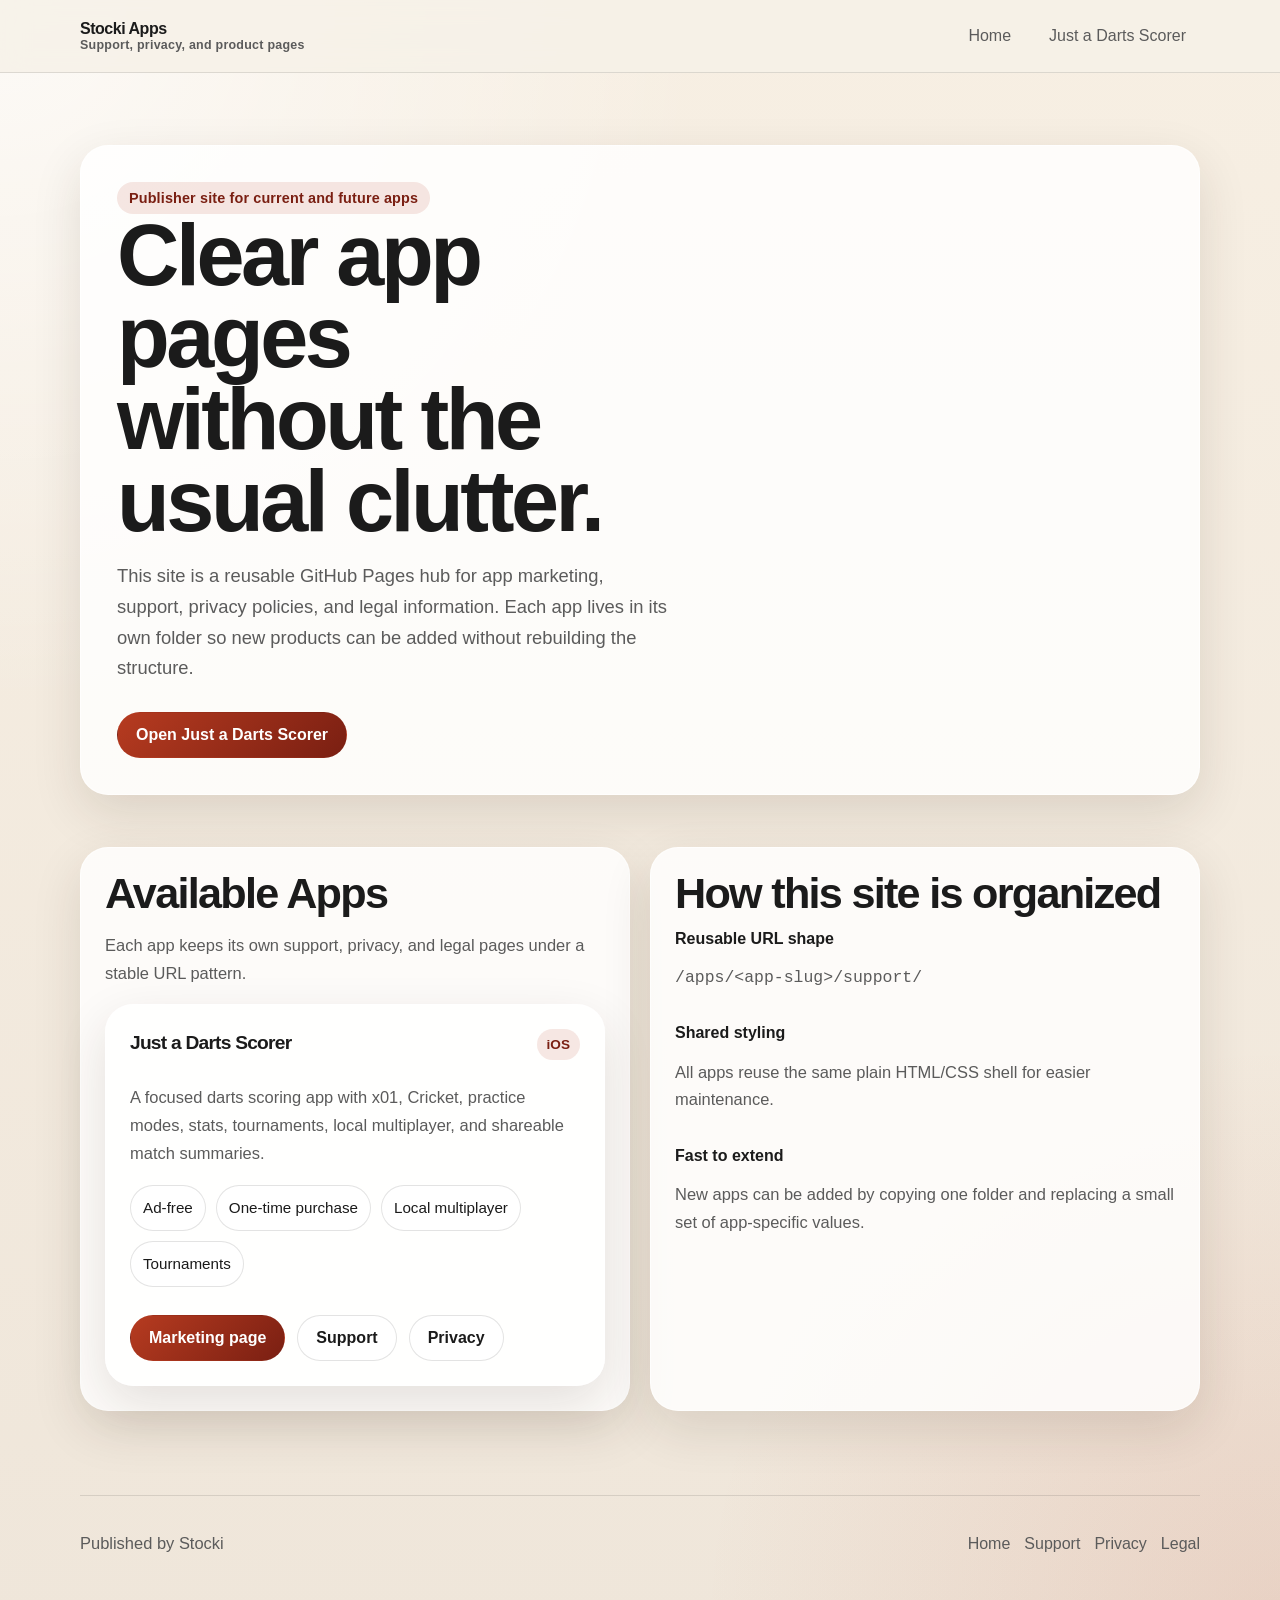
==== index.html @ 3c7dc27a "Initial reusable GitHub Pages site" ====
<!DOCTYPE html>
<html lang="en">
<head>
  <meta charset="utf-8">
  <meta name="viewport" content="width=device-width, initial-scale=1">
  <title>Stocki Apps</title>
  <meta name="description" content="Reusable support, privacy, marketing, and legal pages for apps published by Stocki.">
  <link rel="stylesheet" href="styles.css">
</head>
<body>
  <div class="page-shell">
    <header class="site-header">
      <div class="site-header-inner">
        <a class="site-brand" href="./">
          Stocki Apps
          <small>Support, privacy, and product pages</small>
        </a>
        <nav class="site-nav" aria-label="Primary">
          <a href="./">Home</a>
          <a href="./apps/dartscorer/">Just a Darts Scorer</a>
        </nav>
      </div>
    </header>

    <main>
      <section class="hero">
        <div class="hero-card">
          <div class="eyebrow">Publisher site for current and future apps</div>
          <h1>Clear app pages without the usual clutter.</h1>
          <p class="lead">
            This site is a reusable GitHub Pages hub for app marketing, support, privacy policies, and legal information.
            Each app lives in its own folder so new products can be added without rebuilding the structure.
          </p>
          <div class="action-row">
            <a class="button button-primary" href="./apps/dartscorer/">Open Just a Darts Scorer</a>
          </div>
        </div>
      </section>

      <section class="section">
        <div class="grid grid-2">
          <article class="card">
            <h2>Available Apps</h2>
            <p>Each app keeps its own support, privacy, and legal pages under a stable URL pattern.</p>
            <div class="stack-card">
              <div class="app-card-title">
                <h3>Just a Darts Scorer</h3>
                <span>iOS</span>
              </div>
              <p>
                A focused darts scoring app with x01, Cricket, practice modes, stats, tournaments,
                local multiplayer, and shareable match summaries.
              </p>
              <ul class="tag-list">
                <li>Ad-free</li>
                <li>One-time purchase</li>
                <li>Local multiplayer</li>
                <li>Tournaments</li>
              </ul>
              <div class="action-row">
                <a class="button button-primary" href="./apps/dartscorer/">Marketing page</a>
                <a class="button button-secondary" href="./apps/dartscorer/support/">Support</a>
                <a class="button button-secondary" href="./apps/dartscorer/privacy/">Privacy</a>
              </div>
            </div>
          </article>

          <article class="card">
            <h2>How this site is organized</h2>
            <div class="meta">
              <div>
                <strong>Reusable URL shape</strong>
                <p class="mono">/apps/&lt;app-slug&gt;/support/</p>
              </div>
              <div>
                <strong>Shared styling</strong>
                <p>All apps reuse the same plain HTML/CSS shell for easier maintenance.</p>
              </div>
              <div>
                <strong>Fast to extend</strong>
                <p>New apps can be added by copying one folder and replacing a small set of app-specific values.</p>
              </div>
            </div>
          </article>
        </div>
      </section>
    </main>

    <footer class="site-footer">
      <div class="site-footer-inner">
        <p>Published by Stocki</p>
        <nav aria-label="Footer">
          <a href="./">Home</a>
          <a href="./apps/dartscorer/support/">Support</a>
          <a href="./apps/dartscorer/privacy/">Privacy</a>
          <a href="./apps/dartscorer/legal/">Legal</a>
        </nav>
      </div>
    </footer>
  </div>
</body>
</html>
---- styles.css ----
:root {
  --bg: #f6f1e8;
  --surface: rgba(255, 255, 255, 0.82);
  --surface-strong: #ffffff;
  --text: #1b1b1b;
  --muted: #5b5b5b;
  --line: rgba(27, 27, 27, 0.12);
  --brand: #b63b20;
  --brand-dark: #7a1f12;
  --brand-soft: rgba(182, 59, 32, 0.12);
  --shadow: 0 18px 50px rgba(53, 34, 18, 0.12);
  --radius-lg: 28px;
  --radius-md: 18px;
  --content-width: 1120px;
  --font-display: "Avenir Next", "Segoe UI", sans-serif;
  --font-body: "Avenir Next", "Segoe UI", sans-serif;
}

* {
  box-sizing: border-box;
}

html {
  scroll-behavior: smooth;
}

body {
  margin: 0;
  color: var(--text);
  font-family: var(--font-body);
  background:
    radial-gradient(circle at top left, rgba(255, 255, 255, 0.72), transparent 34%),
    radial-gradient(circle at bottom right, rgba(182, 59, 32, 0.12), transparent 28%),
    linear-gradient(180deg, #f7efe3 0%, #efe6da 100%);
}

a {
  color: inherit;
}

.page-shell {
  min-height: 100vh;
}

.site-header {
  position: sticky;
  top: 0;
  z-index: 10;
  backdrop-filter: blur(14px);
  background: rgba(246, 241, 232, 0.84);
  border-bottom: 1px solid var(--line);
}

.site-header-inner,
.site-footer-inner,
.section,
.hero,
.page-hero {
  width: min(calc(100% - 32px), var(--content-width));
  margin: 0 auto;
}

.site-header-inner {
  display: flex;
  align-items: center;
  justify-content: space-between;
  gap: 24px;
  min-height: 72px;
}

.site-brand {
  text-decoration: none;
  font-weight: 800;
  letter-spacing: -0.03em;
}

.site-brand small {
  display: block;
  color: var(--muted);
  font-size: 0.78rem;
  font-weight: 600;
  letter-spacing: 0.02em;
}

.site-nav {
  display: flex;
  flex-wrap: wrap;
  gap: 10px;
}

.site-nav a {
  text-decoration: none;
  padding: 10px 14px;
  border-radius: 999px;
  color: var(--muted);
}

.site-nav a:hover,
.site-nav a:focus-visible {
  background: var(--brand-soft);
  color: var(--brand-dark);
}

.hero,
.page-hero {
  padding: 72px 0 28px;
}

.hero-card,
.page-card,
.card,
.stack-card {
  background: var(--surface);
  border: 1px solid rgba(255, 255, 255, 0.65);
  border-radius: var(--radius-lg);
  box-shadow: var(--shadow);
}

.hero-card,
.page-card {
  padding: 36px;
}

.eyebrow {
  display: inline-flex;
  align-items: center;
  gap: 8px;
  padding: 8px 12px;
  border-radius: 999px;
  background: var(--brand-soft);
  color: var(--brand-dark);
  font-weight: 700;
  font-size: 0.9rem;
  letter-spacing: 0.01em;
}

h1,
h2,
h3 {
  margin: 0 0 14px;
  font-family: var(--font-display);
  letter-spacing: -0.04em;
}

h1 {
  max-width: 11ch;
  font-size: clamp(2.6rem, 8vw, 5.4rem);
  line-height: 0.95;
}

h2 {
  font-size: clamp(1.8rem, 4vw, 2.7rem);
  line-height: 1;
}

h3 {
  font-size: 1.2rem;
}

p,
li {
  color: var(--muted);
  font-size: 1.03rem;
  line-height: 1.68;
}

.lead {
  max-width: 54ch;
  font-size: 1.15rem;
}

.action-row {
  display: flex;
  flex-wrap: wrap;
  gap: 12px;
  margin-top: 28px;
}

.button {
  display: inline-flex;
  align-items: center;
  justify-content: center;
  min-height: 46px;
  padding: 0 18px;
  border-radius: 999px;
  text-decoration: none;
  font-weight: 700;
  border: 1px solid transparent;
}

.button-primary {
  color: #fff;
  background: linear-gradient(135deg, var(--brand) 0%, var(--brand-dark) 100%);
}

.button-secondary {
  background: rgba(255, 255, 255, 0.64);
  border-color: var(--line);
}

.section {
  padding: 24px 0 56px;
}

.grid {
  display: grid;
  gap: 20px;
}

.grid-2 {
  grid-template-columns: repeat(2, minmax(0, 1fr));
}

.grid-3 {
  grid-template-columns: repeat(3, minmax(0, 1fr));
}

.card,
.stack-card {
  padding: 24px;
}

.tag-list,
.link-list,
.bullet-list {
  display: flex;
  flex-wrap: wrap;
  gap: 10px;
  padding: 0;
  margin: 18px 0 0;
  list-style: none;
}

.tag-list li {
  padding: 9px 12px;
  border-radius: 999px;
  background: rgba(255, 255, 255, 0.7);
  border: 1px solid var(--line);
  font-size: 0.95rem;
  color: var(--text);
}

.bullet-list {
  display: block;
  margin-top: 10px;
}

.bullet-list li {
  margin: 8px 0;
}

.app-card-title {
  display: flex;
  align-items: baseline;
  justify-content: space-between;
  gap: 16px;
}

.app-card-title span {
  font-size: 0.85rem;
  font-weight: 700;
  color: var(--brand-dark);
  background: var(--brand-soft);
  padding: 8px 10px;
  border-radius: 999px;
}

.meta {
  display: grid;
  gap: 16px;
}

.meta strong {
  display: block;
  margin-bottom: 6px;
  color: var(--text);
}

.site-footer {
  padding: 28px 0 50px;
}

.site-footer-inner {
  display: flex;
  flex-wrap: wrap;
  gap: 14px;
  justify-content: space-between;
  align-items: center;
  padding-top: 18px;
  border-top: 1px solid var(--line);
}

.site-footer nav {
  display: flex;
  flex-wrap: wrap;
  gap: 14px;
}

.site-footer a {
  text-decoration: none;
  color: var(--muted);
}

.note {
  padding: 16px 18px;
  border-radius: var(--radius-md);
  background: rgba(255, 255, 255, 0.56);
  border: 1px solid var(--line);
}

.mono {
  font-family: ui-monospace, SFMono-Regular, Menlo, monospace;
}

@media (max-width: 860px) {
  .grid-2,
  .grid-3 {
    grid-template-columns: 1fr;
  }

  .hero-card,
  .page-card,
  .card,
  .stack-card {
    padding: 24px;
  }

  .site-header-inner {
    align-items: flex-start;
    flex-direction: column;
    padding: 14px 0;
  }
}
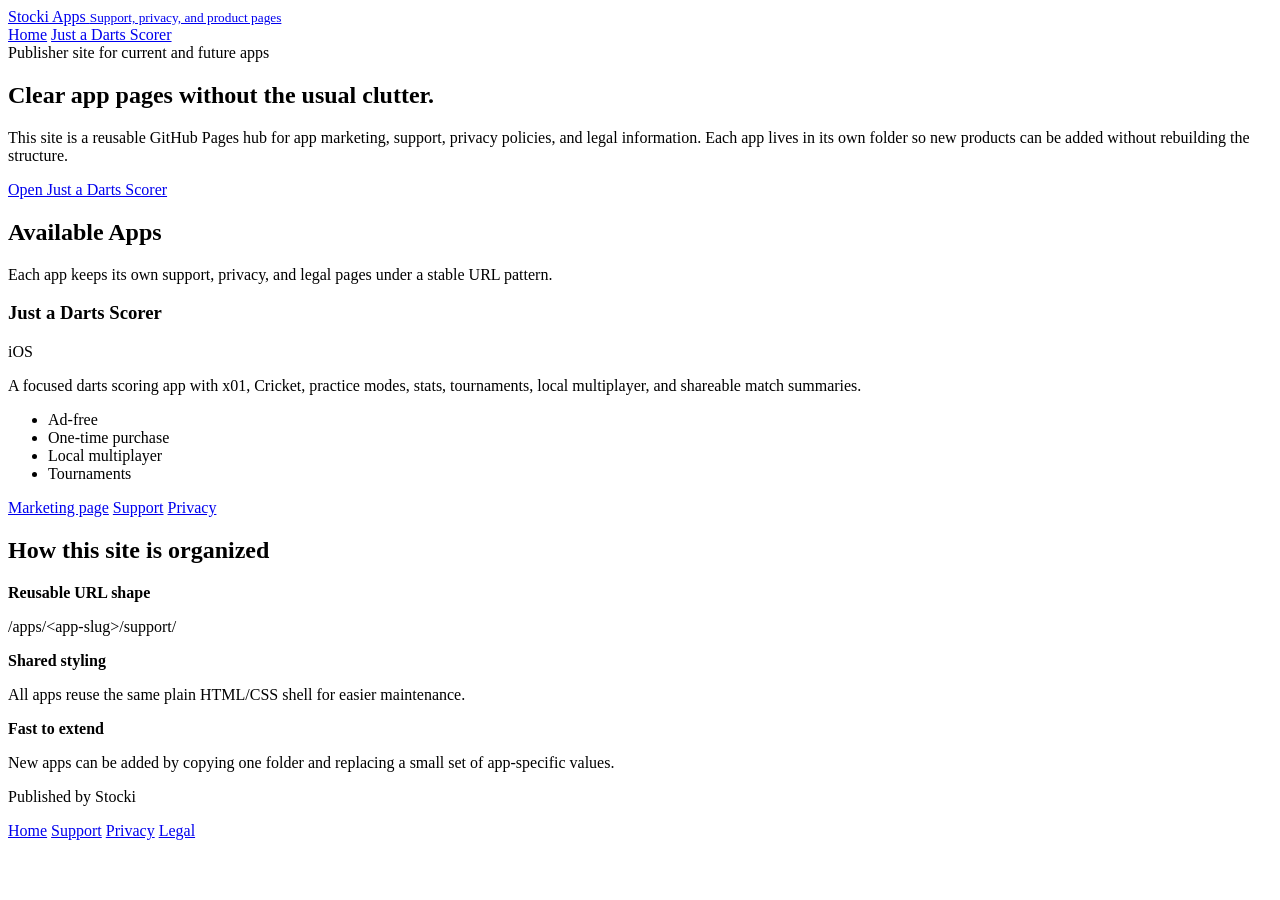
==== commit 4e818c55: "Fix Pages navigation and simplify site theme" ====
--- a/index.html
+++ b/index.html
@@ -5,19 +5,19 @@
   <meta name="viewport" content="width=device-width, initial-scale=1">
   <title>Stocki Apps</title>
   <meta name="description" content="Reusable support, privacy, marketing, and legal pages for apps published by Stocki.">
-  <link rel="stylesheet" href="styles.css">
+  <link rel="stylesheet" href="/app-pages/styles.css">
 </head>
 <body>
   <div class="page-shell">
     <header class="site-header">
       <div class="site-header-inner">
-        <a class="site-brand" href="./">
+        <a class="site-brand" href="/app-pages/">
           Stocki Apps
           <small>Support, privacy, and product pages</small>
         </a>
         <nav class="site-nav" aria-label="Primary">
-          <a href="./">Home</a>
-          <a href="./apps/dartscorer/">Just a Darts Scorer</a>
+          <a href="/app-pages/">Home</a>
+          <a href="/app-pages/apps/dartscorer/">Just a Darts Scorer</a>
         </nav>
       </div>
     </header>
@@ -32,7 +32,7 @@
             Each app lives in its own folder so new products can be added without rebuilding the structure.
           </p>
           <div class="action-row">
-            <a class="button button-primary" href="./apps/dartscorer/">Open Just a Darts Scorer</a>
+            <a class="button button-primary" href="/app-pages/apps/dartscorer/">Open Just a Darts Scorer</a>
           </div>
         </div>
       </section>
@@ -58,9 +58,9 @@
                 <li>Tournaments</li>
               </ul>
               <div class="action-row">
-                <a class="button button-primary" href="./apps/dartscorer/">Marketing page</a>
-                <a class="button button-secondary" href="./apps/dartscorer/support/">Support</a>
-                <a class="button button-secondary" href="./apps/dartscorer/privacy/">Privacy</a>
+                <a class="button button-primary" href="/app-pages/apps/dartscorer/">Marketing page</a>
+                <a class="button button-secondary" href="/app-pages/apps/dartscorer/support/">Support</a>
+                <a class="button button-secondary" href="/app-pages/apps/dartscorer/privacy/">Privacy</a>
               </div>
             </div>
           </article>
@@ -90,10 +90,10 @@
       <div class="site-footer-inner">
         <p>Published by Stocki</p>
         <nav aria-label="Footer">
-          <a href="./">Home</a>
-          <a href="./apps/dartscorer/support/">Support</a>
-          <a href="./apps/dartscorer/privacy/">Privacy</a>
-          <a href="./apps/dartscorer/legal/">Legal</a>
+          <a href="/app-pages/">Home</a>
+          <a href="/app-pages/apps/dartscorer/support/">Support</a>
+          <a href="/app-pages/apps/dartscorer/privacy/">Privacy</a>
+          <a href="/app-pages/apps/dartscorer/legal/">Legal</a>
         </nav>
       </div>
     </footer>
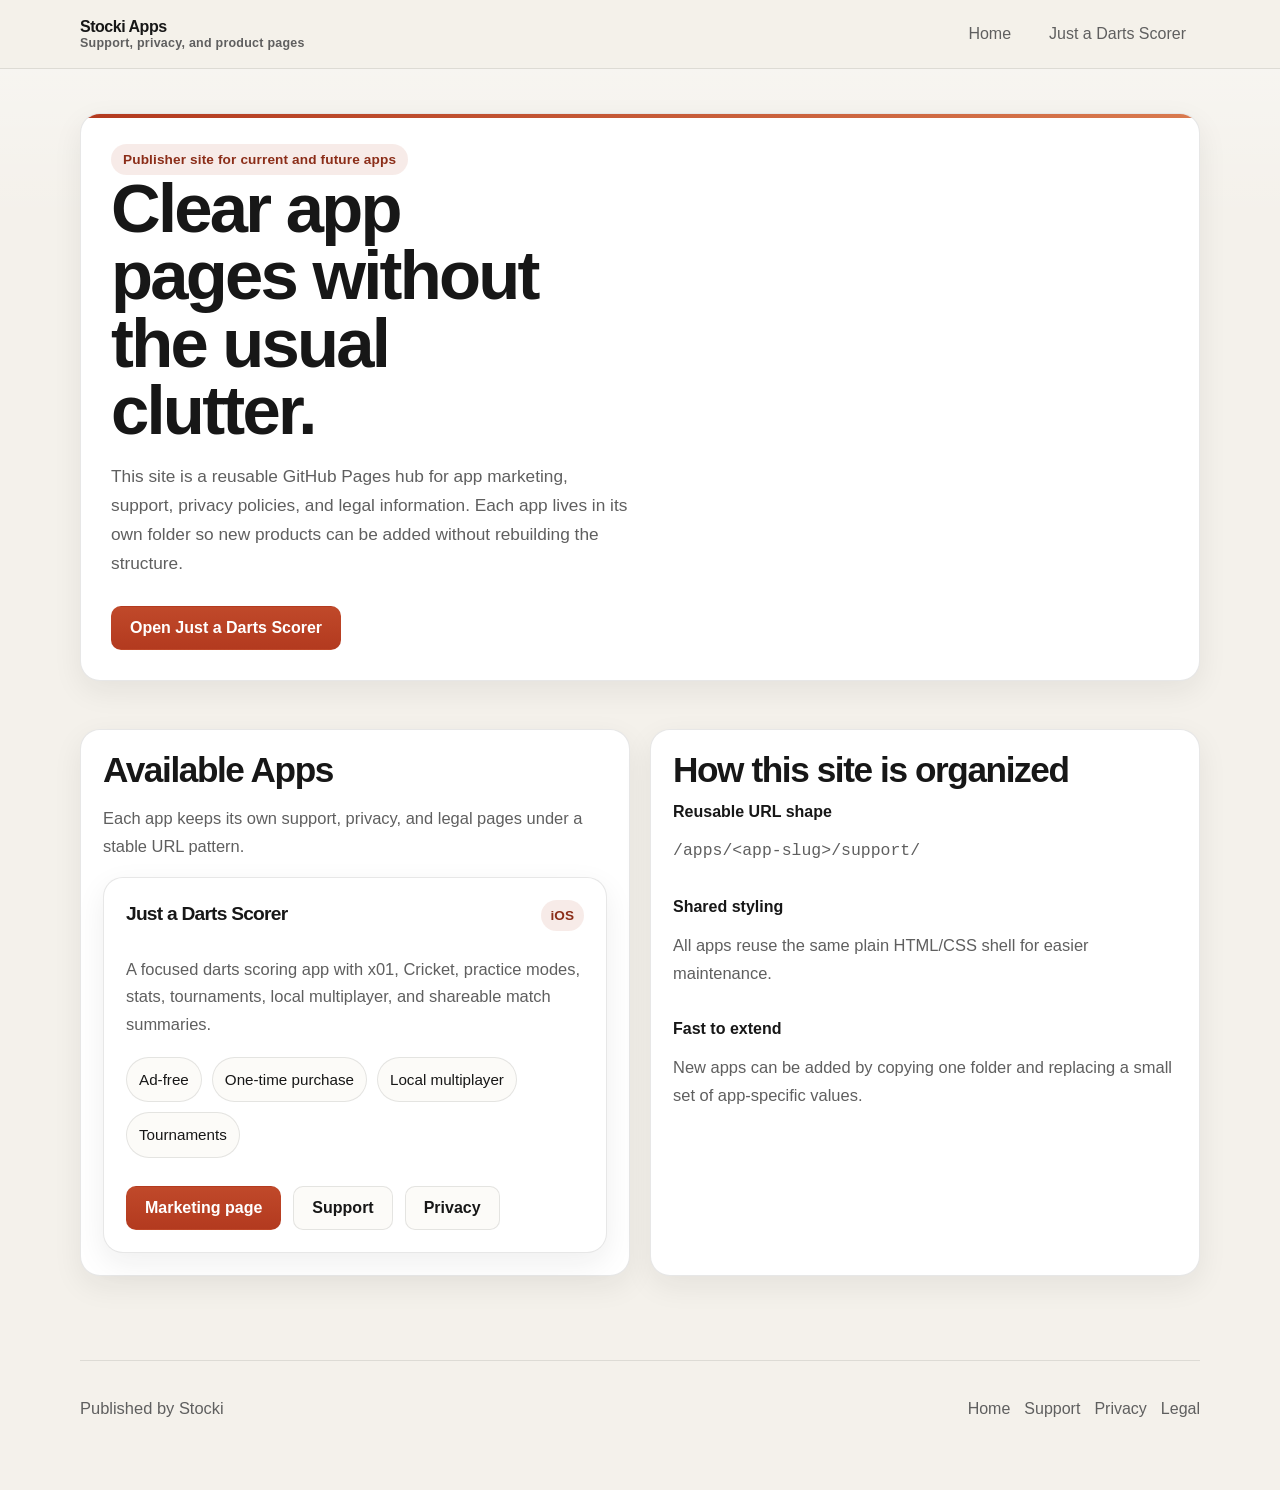
==== commit 53c5c6d8: "Use relative links for local and Pages compatibility" ====
--- a/index.html
+++ b/index.html
@@ -5,19 +5,19 @@
   <meta name="viewport" content="width=device-width, initial-scale=1">
   <title>Stocki Apps</title>
   <meta name="description" content="Reusable support, privacy, marketing, and legal pages for apps published by Stocki.">
-  <link rel="stylesheet" href="/app-pages/styles.css">
+  <link rel="stylesheet" href="./styles.css">
 </head>
 <body>
   <div class="page-shell">
     <header class="site-header">
       <div class="site-header-inner">
-        <a class="site-brand" href="/app-pages/">
+        <a class="site-brand" href="./index.html">
           Stocki Apps
           <small>Support, privacy, and product pages</small>
         </a>
         <nav class="site-nav" aria-label="Primary">
-          <a href="/app-pages/">Home</a>
-          <a href="/app-pages/apps/dartscorer/">Just a Darts Scorer</a>
+          <a href="./index.html">Home</a>
+          <a href="./apps/dartscorer/index.html">Just a Darts Scorer</a>
         </nav>
       </div>
     </header>
@@ -32,7 +32,7 @@
             Each app lives in its own folder so new products can be added without rebuilding the structure.
           </p>
           <div class="action-row">
-            <a class="button button-primary" href="/app-pages/apps/dartscorer/">Open Just a Darts Scorer</a>
+            <a class="button button-primary" href="./apps/dartscorer/index.html">Open Just a Darts Scorer</a>
           </div>
         </div>
       </section>
@@ -58,9 +58,9 @@
                 <li>Tournaments</li>
               </ul>
               <div class="action-row">
-                <a class="button button-primary" href="/app-pages/apps/dartscorer/">Marketing page</a>
-                <a class="button button-secondary" href="/app-pages/apps/dartscorer/support/">Support</a>
-                <a class="button button-secondary" href="/app-pages/apps/dartscorer/privacy/">Privacy</a>
+                <a class="button button-primary" href="./apps/dartscorer/index.html">Marketing page</a>
+                <a class="button button-secondary" href="./apps/dartscorer/support/index.html">Support</a>
+                <a class="button button-secondary" href="./apps/dartscorer/privacy/index.html">Privacy</a>
               </div>
             </div>
           </article>
@@ -90,10 +90,10 @@
       <div class="site-footer-inner">
         <p>Published by Stocki</p>
         <nav aria-label="Footer">
-          <a href="/app-pages/">Home</a>
-          <a href="/app-pages/apps/dartscorer/support/">Support</a>
-          <a href="/app-pages/apps/dartscorer/privacy/">Privacy</a>
-          <a href="/app-pages/apps/dartscorer/legal/">Legal</a>
+          <a href="./index.html">Home</a>
+          <a href="./apps/dartscorer/support/index.html">Support</a>
+          <a href="./apps/dartscorer/privacy/index.html">Privacy</a>
+          <a href="./apps/dartscorer/legal/index.html">Legal</a>
         </nav>
       </div>
     </footer>
--- a/styles.css
+++ b/styles.css
@@ -0,0 +1,339 @@
+:root {
+  --bg: #f4f1eb;
+  --surface: #ffffff;
+  --surface-strong: #ffffff;
+  --text: #171717;
+  --muted: #5f5f5f;
+  --line: rgba(23, 23, 23, 0.1);
+  --brand: #b33a1f;
+  --brand-dark: #8b2d18;
+  --brand-soft: rgba(179, 58, 31, 0.1);
+  --shadow: 0 10px 30px rgba(23, 23, 23, 0.07);
+  --radius-lg: 20px;
+  --radius-md: 14px;
+  --content-width: 1120px;
+  --font-display: "Avenir Next", "Segoe UI", sans-serif;
+  --font-body: "Avenir Next", "Segoe UI", sans-serif;
+}
+
+* {
+  box-sizing: border-box;
+}
+
+html {
+  scroll-behavior: smooth;
+}
+
+body {
+  margin: 0;
+  color: var(--text);
+  font-family: var(--font-body);
+  background:
+    linear-gradient(180deg, rgba(255, 255, 255, 0.42), transparent 220px),
+    var(--bg);
+}
+
+a {
+  color: inherit;
+}
+
+.page-shell {
+  min-height: 100vh;
+}
+
+.site-header {
+  background: rgba(244, 241, 235, 0.96);
+  border-bottom: 1px solid var(--line);
+}
+
+.site-header-inner,
+.site-footer-inner,
+.section,
+.hero,
+.page-hero {
+  width: min(calc(100% - 32px), var(--content-width));
+  margin: 0 auto;
+}
+
+.site-header-inner {
+  display: flex;
+  align-items: center;
+  justify-content: space-between;
+  gap: 24px;
+  min-height: 68px;
+}
+
+.site-brand {
+  text-decoration: none;
+  font-weight: 800;
+  letter-spacing: -0.03em;
+}
+
+.site-brand small {
+  display: block;
+  color: var(--muted);
+  font-size: 0.78rem;
+  font-weight: 600;
+  letter-spacing: 0.02em;
+}
+
+.site-nav {
+  display: flex;
+  flex-wrap: wrap;
+  gap: 10px;
+}
+
+.site-nav a {
+  text-decoration: none;
+  padding: 10px 14px;
+  border-radius: 10px;
+  color: var(--muted);
+}
+
+.site-nav a:hover,
+.site-nav a:focus-visible {
+  background: var(--brand-soft);
+  color: var(--brand-dark);
+}
+
+.hero,
+.page-hero {
+  padding: 44px 0 24px;
+}
+
+.hero-card,
+.page-card,
+.card,
+.stack-card {
+  background: var(--surface);
+  border: 1px solid var(--line);
+  border-radius: var(--radius-lg);
+  box-shadow: var(--shadow);
+}
+
+.hero-card,
+.page-card {
+  padding: 30px;
+  position: relative;
+  overflow: hidden;
+}
+
+.hero-card::before,
+.page-card::before {
+  content: "";
+  position: absolute;
+  inset: 0 0 auto 0;
+  height: 4px;
+  background: linear-gradient(90deg, var(--brand) 0%, #d97a4f 100%);
+}
+
+.eyebrow {
+  display: inline-flex;
+  align-items: center;
+  gap: 8px;
+  padding: 8px 12px;
+  border-radius: 999px;
+  background: var(--brand-soft);
+  color: var(--brand-dark);
+  font-weight: 700;
+  font-size: 0.85rem;
+  letter-spacing: 0.01em;
+}
+
+h1,
+h2,
+h3 {
+  margin: 0 0 14px;
+  font-family: var(--font-display);
+  letter-spacing: -0.04em;
+}
+
+h1 {
+  max-width: 12ch;
+  font-size: clamp(2.3rem, 7vw, 4.3rem);
+  line-height: 0.98;
+}
+
+h2 {
+  font-size: clamp(1.5rem, 4vw, 2.2rem);
+  line-height: 1.05;
+}
+
+h3 {
+  font-size: 1.2rem;
+}
+
+p,
+li {
+  color: var(--muted);
+  font-size: 1.03rem;
+  line-height: 1.68;
+}
+
+.lead {
+  max-width: 54ch;
+  font-size: 1.08rem;
+}
+
+.action-row {
+  display: flex;
+  flex-wrap: wrap;
+  gap: 12px;
+  margin-top: 28px;
+}
+
+.button {
+  display: inline-flex;
+  align-items: center;
+  justify-content: center;
+  min-height: 44px;
+  padding: 0 18px;
+  border-radius: 10px;
+  text-decoration: none;
+  font-weight: 700;
+  border: 1px solid transparent;
+}
+
+.button-primary {
+  color: #fff;
+  background: linear-gradient(180deg, #c0492a 0%, var(--brand) 100%);
+}
+
+.button-secondary {
+  background: #fcfbf8;
+  border-color: var(--line);
+}
+
+.section {
+  padding: 24px 0 56px;
+}
+
+.grid {
+  display: grid;
+  gap: 20px;
+}
+
+.grid-2 {
+  grid-template-columns: repeat(2, minmax(0, 1fr));
+}
+
+.grid-3 {
+  grid-template-columns: repeat(3, minmax(0, 1fr));
+}
+
+.card,
+.stack-card {
+  padding: 22px;
+}
+
+.tag-list,
+.link-list,
+.bullet-list {
+  display: flex;
+  flex-wrap: wrap;
+  gap: 10px;
+  padding: 0;
+  margin: 18px 0 0;
+  list-style: none;
+}
+
+.tag-list li {
+  padding: 9px 12px;
+  border-radius: 999px;
+  background: #fcfbf8;
+  border: 1px solid var(--line);
+  font-size: 0.95rem;
+  color: var(--text);
+}
+
+.bullet-list {
+  display: block;
+  margin-top: 10px;
+}
+
+.bullet-list li {
+  margin: 8px 0;
+}
+
+.app-card-title {
+  display: flex;
+  align-items: baseline;
+  justify-content: space-between;
+  gap: 16px;
+}
+
+.app-card-title span {
+  font-size: 0.85rem;
+  font-weight: 700;
+  color: var(--brand-dark);
+  background: var(--brand-soft);
+  padding: 8px 10px;
+  border-radius: 999px;
+}
+
+.meta {
+  display: grid;
+  gap: 16px;
+}
+
+.meta strong {
+  display: block;
+  margin-bottom: 6px;
+  color: var(--text);
+}
+
+.site-footer {
+  padding: 28px 0 50px;
+}
+
+.site-footer-inner {
+  display: flex;
+  flex-wrap: wrap;
+  gap: 14px;
+  justify-content: space-between;
+  align-items: center;
+  padding-top: 18px;
+  border-top: 1px solid var(--line);
+}
+
+.site-footer nav {
+  display: flex;
+  flex-wrap: wrap;
+  gap: 14px;
+}
+
+.site-footer a {
+  text-decoration: none;
+  color: var(--muted);
+}
+
+.note {
+  padding: 16px 18px;
+  border-radius: var(--radius-md);
+  background: #fcfbf8;
+  border: 1px solid var(--line);
+}
+
+.mono {
+  font-family: ui-monospace, SFMono-Regular, Menlo, monospace;
+}
+
+@media (max-width: 860px) {
+  .grid-2,
+  .grid-3 {
+    grid-template-columns: 1fr;
+  }
+
+  .hero-card,
+  .page-card,
+  .card,
+  .stack-card {
+    padding: 20px;
+  }
+
+  .site-header-inner {
+    align-items: flex-start;
+    flex-direction: column;
+    padding: 14px 0;
+  }
+}
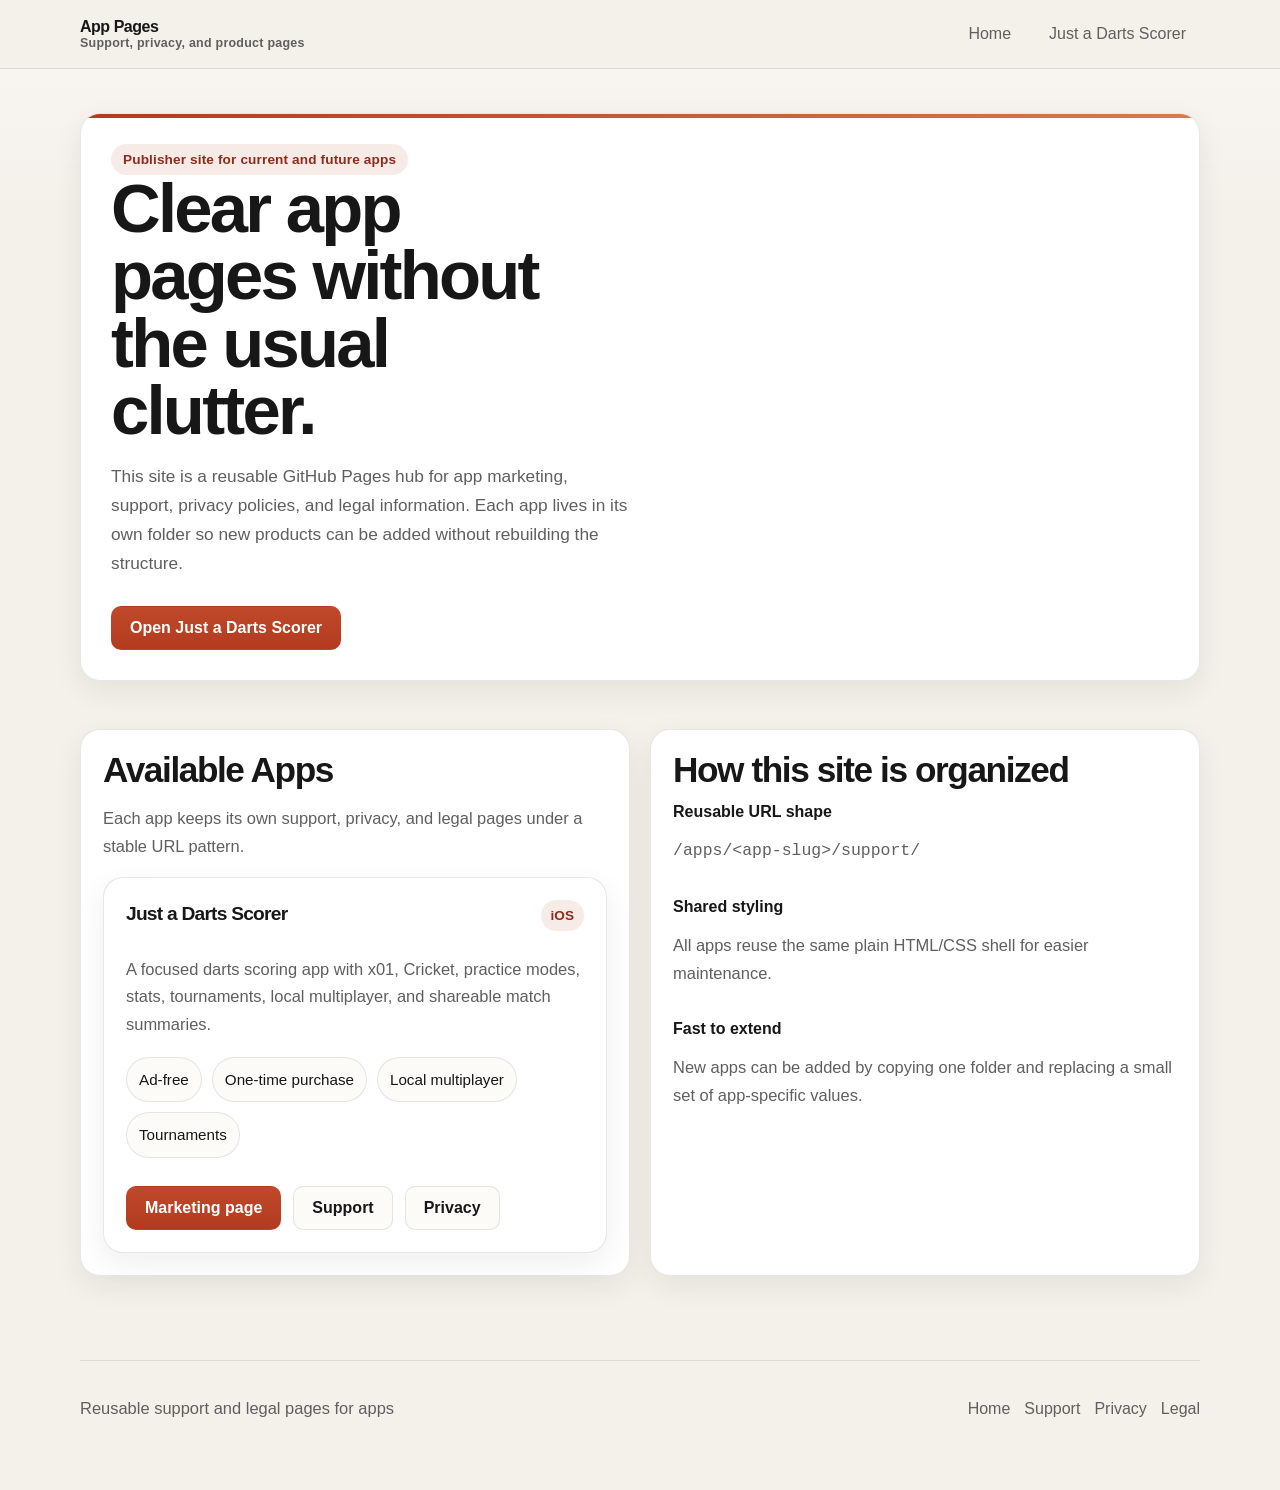
==== commit d0da3eae: "Remove public personal name and email from site" ====
--- a/index.html
+++ b/index.html
@@ -3,8 +3,8 @@
 <head>
   <meta charset="utf-8">
   <meta name="viewport" content="width=device-width, initial-scale=1">
-  <title>Stocki Apps</title>
-  <meta name="description" content="Reusable support, privacy, marketing, and legal pages for apps published by Stocki.">
+  <title>App Pages</title>
+  <meta name="description" content="Reusable support, privacy, marketing, and legal pages for current and future apps.">
   <link rel="stylesheet" href="./styles.css">
 </head>
 <body>
@@ -12,7 +12,7 @@
     <header class="site-header">
       <div class="site-header-inner">
         <a class="site-brand" href="./index.html">
-          Stocki Apps
+          App Pages
           <small>Support, privacy, and product pages</small>
         </a>
         <nav class="site-nav" aria-label="Primary">
@@ -88,7 +88,7 @@
 
     <footer class="site-footer">
       <div class="site-footer-inner">
-        <p>Published by Stocki</p>
+        <p>Reusable support and legal pages for apps</p>
         <nav aria-label="Footer">
           <a href="./index.html">Home</a>
           <a href="./apps/dartscorer/support/index.html">Support</a>
